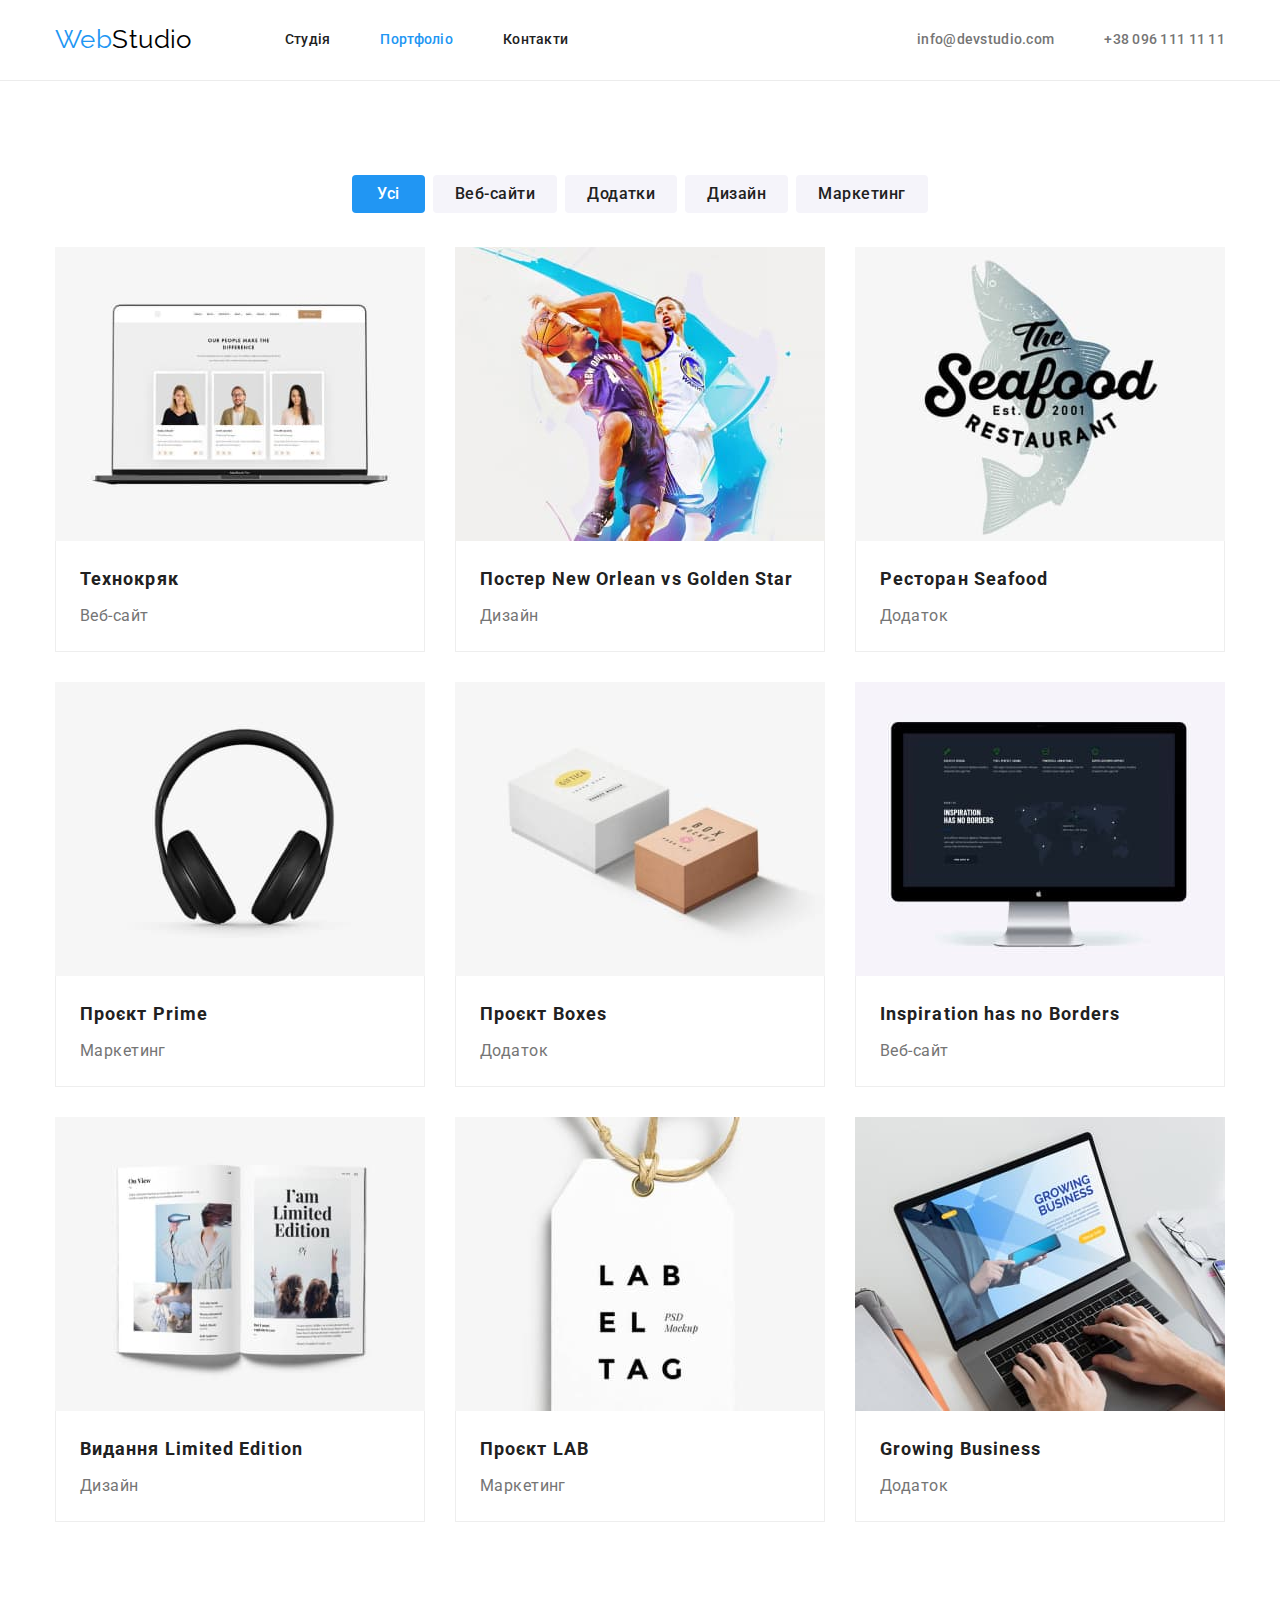
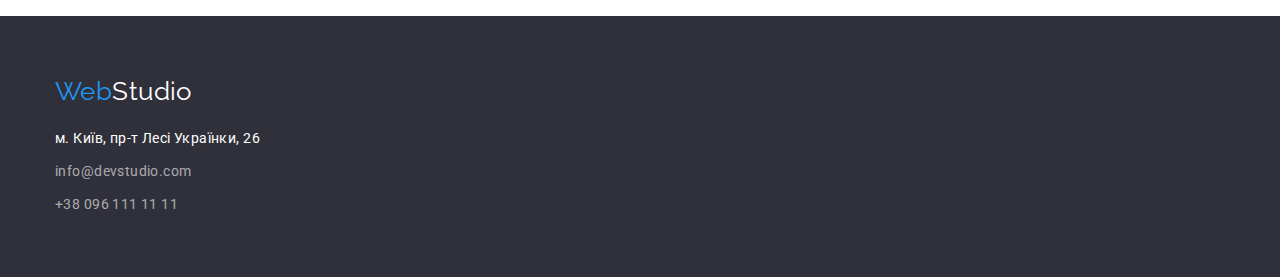
==== Portfolio.html @ 1d68ac08 "added Flexbox" ====
<!DOCTYPE html>
<html lang="uk">
  <head>
    <meta charset="UTF-8" />
    <meta name="viewport" content="width=device-width, initial-scale=1.0" />
    <title>WebStudio</title>
    <link
      href="https://fonts.googleapis.com/css2?family=Raleway:wght@700&family=Roboto:wght@400;500;700;900&display=swap"
      rel="stylesheet"
    />
    <link
      rel="stylesheet"
      href="https://cdnjs.cloudflare.com/ajax/libs/modern-normalize/1.1.0/modern-normalize.min.css"
    />
    <link rel="stylesheet" href="./css/main.css" />
  </head>
  <body>
    <header class="page-header">
      <div class="container page-header-container">
        <nav class="page-nav">
          <a href="./index.html" class="logo"
            >Web<span class="logo-header">Studio</span></a
          >
          <ul class="site-nav list">
            <li><a href="./index.html" class="link">Студія</a></li>
            <li>
              <a href="./Portfolio.html" class="link current">Портфоліо</a>
            </li>
            <li><a href="#" class="link">Контакти</a></li>
          </ul>
        </nav>
        <ul class="contacts list">
          <li>
            <a href="mailto:info@devstudio.com" class="contact-mail link"
              >info@devstudio.com</a
            >
          </li>
          <li>
            <a href="tel:+380961111111" class="link">+38 096 111 11 11</a>
          </li>
        </ul>
      </div>
    </header>
    <main>
      <section class="section-projects">
        <div class="container">
          <h1 class="section-title visually-hidden">Наші роботи</h1>
          <ul class="filter-projects list">
            <li>
              <button type="button" class="filter button-current">Усі</button>
            </li>
            <li><button type="button" class="filter">Веб-сайти</button></li>
            <li><button type="button" class="filter">Додатки</button></li>
            <li><button type="button" class="filter">Дизайн</button></li>
            <li><button type="button" class="filter">Маркетинг</button></li>
          </ul>
          <ul class="projects list">
            <li>
              <a href="#" class="link">
                <img
                  src="./images-portfolio/poster1.jpg"
                  alt="Технокряк"
                  width="370"
                  height="294"
                />
                <div class="projects-border">
                  <h2 class="projects-title">Технокряк</h2>
                  <p class="projects-text">Веб-сайт</p>
                </div>
              </a>
            </li>
            <li>
              <a href="#" class="link">
                <img
                  src="./images-portfolio/poster2.jpg"
                  alt="Постер New Orlean vs Golden Star"
                  width="370"
                  height="294"
                />
                <div class="projects-border">
                  <h2 class="projects-title">
                    Постер New Orlean vs Golden Star
                  </h2>
                  <p class="projects-text">Дизайн</p>
                </div>
              </a>
            </li>
            <li>
              <a href="#" class="link">
                <img
                  src="./images-portfolio/poster3.jpg"
                  alt="Ресторан Seafood"
                  width="370"
                  height="294"
                />
                <div class="projects-border">
                  <h2 class="projects-title">Ресторан Seafood</h2>
                  <p class="projects-text">Додаток</p>
                </div>
              </a>
            </li>
            <li>
              <a href="#" class="link">
                <img
                  src="./images-portfolio/poster4.jpg"
                  alt="Проєкт Prime"
                  width="370"
                  height="294"
                />
                <div class="projects-border">
                  <h2 class="projects-title">Проєкт Prime</h2>
                  <p class="projects-text">Маркетинг</p>
                </div>
              </a>
            </li>
            <li>
              <a href="#" class="link">
                <img
                  src="./images-portfolio/poster5.jpg"
                  alt="Проєкт Boxes"
                  width="370"
                  height="294"
                />
                <div class="projects-border">
                  <h2 class="projects-title">Проєкт Boxes</h2>
                  <p class="projects-text">Додаток</p>
                </div>
              </a>
            </li>
            <li>
              <a href="#" class="link">
                <img
                  src="./images-portfolio/poster6.jpg"
                  alt="Inspiration has no Borders"
                  width="370"
                  height="294"
                />
                <div class="projects-border">
                  <h2 class="projects-title">Inspiration has no Borders</h2>
                  <p class="projects-text">Веб-сайт</p>
                </div>
              </a>
            </li>
            <li>
              <a href="#" class="link">
                <img
                  src="./images-portfolio/poster7.jpg"
                  alt="Видання Limited Edition"
                  width="370"
                  height="294"
                />
                <div class="projects-border">
                  <h2 class="projects-title">Видання Limited Edition</h2>
                  <p class="projects-text">Дизайн</p>
                </div>
              </a>
            </li>
            <li>
              <a href="#" class="link">
                <img
                  src="./images-portfolio/poster8.jpg"
                  alt="Проєкт LAB"
                  width="370"
                  height="294"
                />
                <div class="projects-border">
                  <h2 class="projects-title">Проєкт LAB</h2>
                  <p class="projects-text">Маркетинг</p>
                </div>
              </a>
            </li>
            <li>
              <a href="#" class="link">
                <img
                  src="./images-portfolio/poster9.jpg"
                  alt="Growing Business"
                  width="370"
                  height="294"
                />
                <div class="projects-border">
                  <h2 class="projects-title">Growing Business</h2>
                  <p class="projects-text">Додаток</p>
                </div>
              </a>
            </li>
          </ul>
        </div>
      </section>
    </main>
    <footer class="footer">
      <div class="container footer-container">
        <a href="./index.html" class="logo"
          >Web<span class="logo-footer">Studio</span></a
        >
        <address>
          <ul class="list footer-list">
            <li class="footer-element">
              <a
                href="https://goo.gl/maps/CPtrU1FHBa2aNyZL9"
                target="_blank"
                rel="noopener noreferrer nofollow"
                class="link-address"
                >м. Київ, пр-т Лесі Українки, 26</a
              >
            </li>
            <li class="footer-element">
              <a href="mailto:info@devstudio.com" class="link-contact"
                >info@devstudio.com</a
              >
            </li>
            <li>
              <a href="tel:+380961111111" class="link-contact"
                >+38 096 111 11 11</a
              >
            </li>
          </ul>
        </address>
      </div>
    </footer>
  </body>
</html>
---- css/main.css ----
/* Спільні css */

:root {
  --primary-text-color: #757575;
  --title-text-color: #212121;
  --accent-color: #2196f3;
  --primary-bg-color: #ffffff;
  --logo-text-color-header: #000000;
  --third-bg-color: #f5f4fa;
  --secondary-bg-color: #2f303a;
  --contacts-text-color: rgba(255, 255, 255, 0.6);

  --logo-font-size: 26px;
  --hero-font-size: 44px;
  --primary-font-size: 14px;
  --secondary-font-size: 16px;
  --section-title-font-size: 36px;
  --projects-title-font-size: 18px;

  --primary-letter-spacing: 0.03em;
  --nav-letter-spacing: 0.02em;
  --hero-letter-spacing: 0.06em;
}

body {
  background-color: var(--primary-bg-color);
  color: var(--primary-text-color);
  font-family: Roboto, sans-serif;
  font-size: var(--primary-font-size);
  letter-spacing: var(--primary-letter-spacing);
}

.container {
  width: 1200px;
  margin-left: auto;
  margin-right: auto;
  padding-left: 15px;
  padding-right: 15px;
}

h1,
h2,
h3,
p {
  margin-top: 0;
  margin-bottom: 0;
}

ul {
  margin-top: 0;
  margin-bottom: 0;
  padding-left: 0;
}

img {
  display: block;
}

/* Header */

.page-header {
  border-bottom: 1px solid #ececec;
}

.page-header-container {
  display: flex;
  align-items: center;
  justify-content: space-between;
}

.page-nav {
  display: flex;
  align-items: center;
}

/* Logo */

.logo {
  margin-right: 93px;
  padding-top: 24px;
  padding-bottom: 25px;

  color: var(--accent-color);
  font-family: Raleway, cursive;
  font-size: var(--logo-font-size);
  line-height: 1.19;
  text-decoration: none;
}

.logo-header {
  color: var(--logo-text-color-header);
}

.list {
  list-style: none;
}

/* site nav */

.site-nav {
  display: flex;
  column-gap: 50px;
}

.site-nav .link {
  display: block;
  padding-top: 32px;
  padding-bottom: 32px;

  color: var(--title-text-color);
  font-weight: 500;
  line-height: 1.14;
  letter-spacing: var(--nav-letter-spacing);
  text-decoration: none;
}

.site-nav .link:hover,
.site-nav .link:focus {
  color: var(--accent-color);
}

.site-nav .link.current {
  color: var(--accent-color);
}

/* Contacts */

.contacts {
  display: flex;
}

.contact-mail {
  margin-right: 50px;
}

.contacts .link {
  display: block;
  padding-top: 32px;
  padding-bottom: 32px;

  color: var(--primary-text-color);
  font-weight: 500;
  font-size: var(--primary-font-size);
  line-height: 1.14;
  letter-spacing: var(--nav-letter-spacing);
  text-decoration: none;
}

.contacts .link:hover,
.contacts .link:focus {
  color: var(--accent-color);
}

/* Cтудія */

/* Hero */

.hero {
  padding-top: 200px;
  padding-bottom: 200px;
  background-color: var(--secondary-bg-color);
  letter-spacing: var(--hero-letter-spacing);
  text-align: center;
}

.hero-title {
  margin-bottom: 30px;

  color: var(--primary-bg-color);
  font-weight: 900;
  font-size: var(--hero-font-size);
  line-height: 1.36;
  text-transform: uppercase;
}

/* Button */

.button {
  display: block;
  margin-right: auto;
  margin-left: auto;
  padding: 10px 32px;
  border-radius: 4px;
  border: none;

  width: 216px;
  cursor: pointer;

  color: var(--primary-bg-color);
  background-color: var(--accent-color);
  font-family: inherit;
  font-weight: 700;
  font-size: var(--secondary-font-size);
  line-height: 1.88;
  text-decoration: none;
}

/* Section */

.section {
  padding-top: 94px;
}

.section-title {
  margin-bottom: 50px;

  color: var(--title-text-color);
  font-size: var(--section-title-font-size);
  line-height: 1.17;
  text-align: center;
}

.content {
  background-color: var(--third-bg-color);
}

/* Features */

.visually-hidden {
  position: absolute;
  white-space: nowrap;
  width: 1px;
  height: 1px;
  overflow: hidden;
  border: 0;
  padding: 0;
  clip: rect(0 0 0 0);
  clip-path: inset(50%);
  margin: -1px;
}

.features {
  display: flex;
  column-gap: 30px;
}

.features-card {
  flex-basis: calc((100%-90px) / 4);
}

.features-title {
  margin-bottom: 10px;

  color: var(--title-text-color);
  line-height: 1.14;
  text-transform: uppercase;
}

.features-text {
  line-height: 1.71;
}

/* Work */

.work {
  display: flex;
  column-gap: 30px;
}

/* Team */

.content {
  padding-bottom: 94px;
}

.team {
  display: flex;
  column-gap: 30px;
}

.team-element {
  background-color: var(--primary-bg-color);
  border-radius: 0px 0px 4px 4px;
  text-align: center;
}

.team-title {
  margin-top: 30px;
  margin-bottom: 10px;

  color: var(--title-text-color);
  font-size: var(--secondary-font-size);
  line-height: 1.19;
  font-weight: 500;
}

.team-text {
  margin-bottom: 30px;

  font-weight: 400;
  font-size: var(--secondary-font-size);
  line-height: 1.19;
}

/* Портфоліо */

.filter {
  margin-right: auto;
  margin-left: auto;
  padding: 6px 22px;
  border-radius: 4px;
  border: none;
  cursor: pointer;

  font-family: inherit;
  color: var(--title-text-color);
  background-color: var(--third-bg-color);
  font-weight: 500;
  font-size: var(--secondary-font-size);
  line-height: 1.63;
  text-align: center;
  letter-spacing: var(--primary-letter-spacing);
  text-decoration: none;
}

.filter:hover,
.filter:focus {
  color: var(--primary-bg-color);
  background-color: var(--accent-color);
}

.button-current {
  padding-right: 25px;
  padding-left: 25px;

  color: var(--primary-bg-color);
  background-color: var(--accent-color);
}

/* Projects */

.projects {
  display: flex;
  flex-wrap: wrap;
  gap: 30px;
}

.section-projects {
  padding-top: 94px;
  padding-bottom: 94px;
}

.projects .link {
  text-decoration: none;
}

.filter-projects {
  display: flex;
  column-gap: 8px;
  justify-content: center;
  margin-bottom: 34px;
}

.projects-border {
  padding: 20px 24px;
  border-right: 1px solid #eeeeee;
  border-bottom: 1px solid #eeeeee;
  border-left: 1px solid #eeeeee;
}

.projects-title {
  color: var(--title-text-color);
  font-size: var(--projects-title-font-size);
  line-height: 2;
  letter-spacing: var(--hero-letter-spacing);
}

.projects-text {
  margin-top: 4px;

  color: var(--primary-text-color);
  font-size: var(--secondary-font-size);
  line-height: 1.88;
}

/* Footer */

.footer {
  background-color: var(--secondary-bg-color);
  letter-spacing: var(--primary-letter-spacing);
}

.footer-container {
  padding-top: 60px;
  padding-bottom: 60px;
}

.logo-footer {
  color: var(--primary-bg-color);
}

.footer-list {
  margin-top: 20px;
}

.footer-element {
  margin-bottom: 9px;
}

.link-address,
.link-contact {
  color: var(--primary-bg-color);
  font-style: normal;
  font-size: var(--primary-font-size);
  line-height: 1.71;
  text-decoration: none;
}

.link-contact:hover,
.link-contact:focus {
  color: var(--accent-color);
}

.link-contact {
  color: var(--contacts-text-color);
}
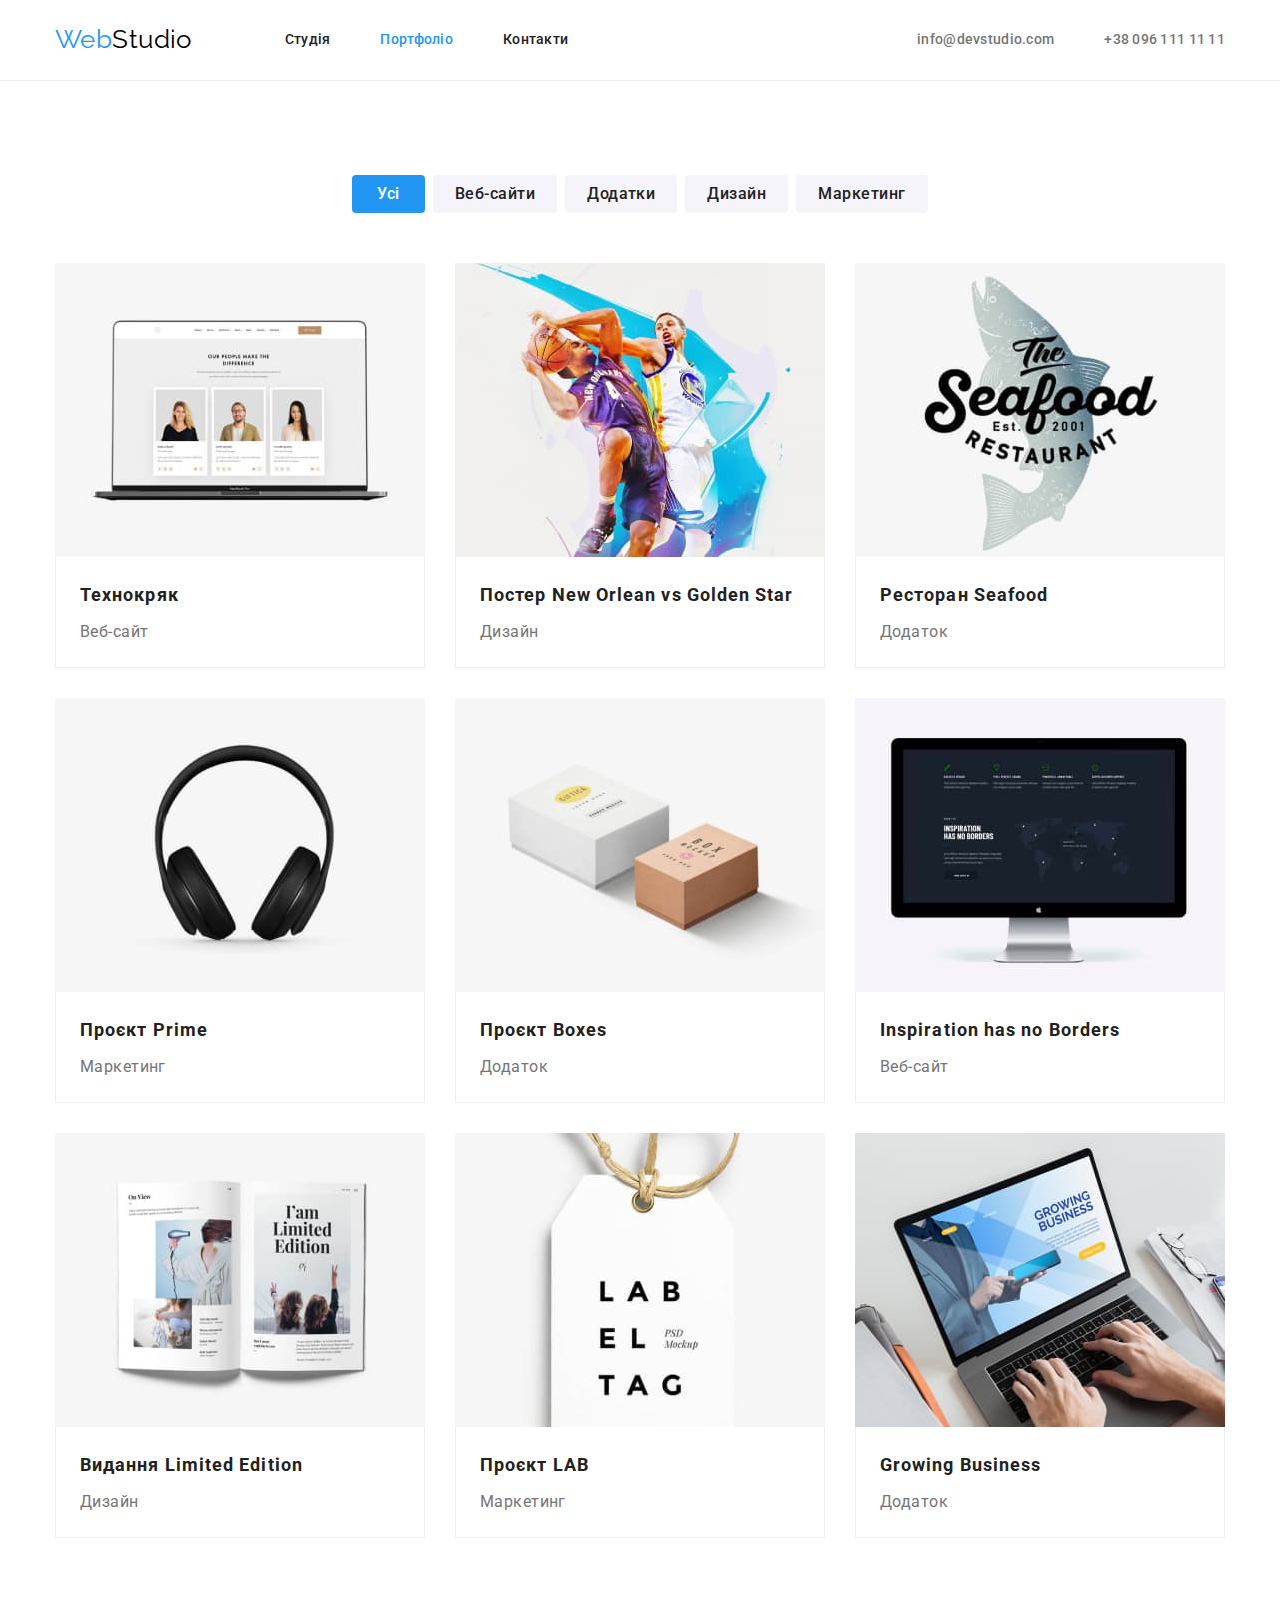
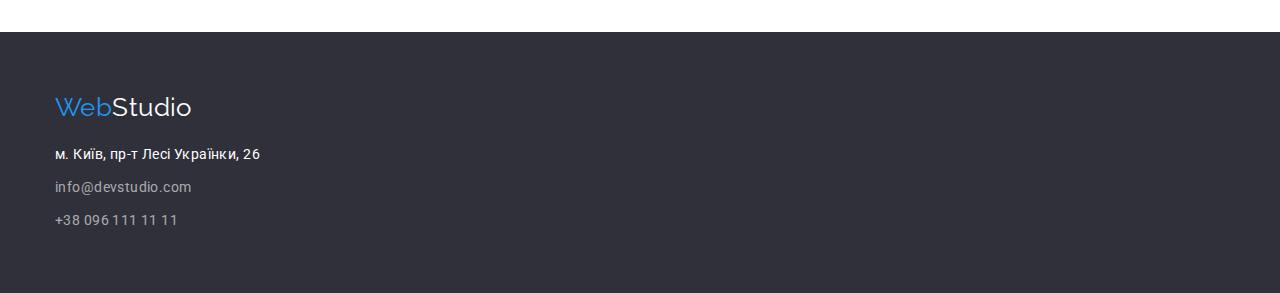
==== commit a298f4e9: "changed padding" ====
--- a/Portfolio.html
+++ b/Portfolio.html
@@ -42,7 +42,7 @@
       </div>
     </header>
     <main>
-      <section class="section-projects">
+      <section class="section">
         <div class="container">
           <h1 class="section-title visually-hidden">Наші роботи</h1>
           <ul class="filter-projects list">
@@ -188,11 +188,11 @@
       </section>
     </main>
     <footer class="footer">
-      <div class="container footer-container">
+      <div class="container">
         <a href="./index.html" class="logo"
           >Web<span class="logo-footer">Studio</span></a
         >
-        <address>
+        <address class="address">
           <ul class="list footer-list">
             <li class="footer-element">
               <a
--- a/css/main.css
+++ b/css/main.css
@@ -38,6 +38,11 @@
   padding-right: 15px;
 }
 
+.section {
+  padding-top: 94px;
+  padding-bottom: 94px;
+}
+
 h1,
 h2,
 h3,
@@ -77,8 +82,8 @@
 
 .logo {
   margin-right: 93px;
-  padding-top: 24px;
-  padding-bottom: 25px;
+  margin-top: 24px;
+  margin-bottom: 25px;
 
   color: var(--accent-color);
   font-family: Raleway, cursive;
@@ -158,18 +163,22 @@
 .hero {
   padding-top: 200px;
   padding-bottom: 200px;
+
   background-color: var(--secondary-bg-color);
-  letter-spacing: var(--hero-letter-spacing);
   text-align: center;
 }
 
 .hero-title {
   margin-bottom: 30px;
+  margin-left: auto;
+  margin-right: auto;
+  width: 696px;
 
   color: var(--primary-bg-color);
   font-weight: 900;
   font-size: var(--hero-font-size);
   line-height: 1.36;
+  letter-spacing: var(--hero-letter-spacing);
   text-transform: uppercase;
 }
 
@@ -196,10 +205,6 @@
 }
 
 /* Section */
-
-.section {
-  padding-top: 94px;
-}
 
 .section-title {
   margin-bottom: 50px;
@@ -242,11 +247,13 @@
   margin-bottom: 10px;
 
   color: var(--title-text-color);
+  font-size: var(--primary-font-size);
   line-height: 1.14;
   text-transform: uppercase;
 }
 
 .features-text {
+  font-size: var(--primary-font-size);
   line-height: 1.71;
 }
 
@@ -257,10 +264,14 @@
   column-gap: 30px;
 }
 
+.work-section {
+  padding-top: 0;
+}
+
 /* Team */
 
-.content {
-  padding-bottom: 94px;
+.team-section {
+  background-color: var(--third-bg-color);
 }
 
 .team {
@@ -275,8 +286,8 @@
 }
 
 .team-title {
-  margin-top: 30px;
-  margin-bottom: 10px;
+  padding-top: 30px;
+  padding-bottom: 10px;
 
   color: var(--title-text-color);
   font-size: var(--secondary-font-size);
@@ -285,7 +296,7 @@
 }
 
 .team-text {
-  margin-bottom: 30px;
+  padding-bottom: 30px;
 
   font-weight: 400;
   font-size: var(--secondary-font-size);
@@ -335,11 +346,6 @@
   gap: 30px;
 }
 
-.section-projects {
-  padding-top: 94px;
-  padding-bottom: 94px;
-}
-
 .projects .link {
   text-decoration: none;
 }
@@ -348,7 +354,7 @@
   display: flex;
   column-gap: 8px;
   justify-content: center;
-  margin-bottom: 34px;
+  margin-bottom: 50px;
 }
 
 .projects-border {
@@ -376,20 +382,24 @@
 /* Footer */
 
 .footer {
+  padding-top: 60px;
+  padding-bottom: 60px;
+
   background-color: var(--secondary-bg-color);
   letter-spacing: var(--primary-letter-spacing);
 }
 
-.footer-container {
-  padding-top: 60px;
-  padding-bottom: 60px;
+.footer .logo {
+  margin-right: 0;
+  margin-top: 0;
+  margin-bottom: 0;
 }
 
 .logo-footer {
   color: var(--primary-bg-color);
 }
 
-.footer-list {
+.address {
   margin-top: 20px;
 }
 
